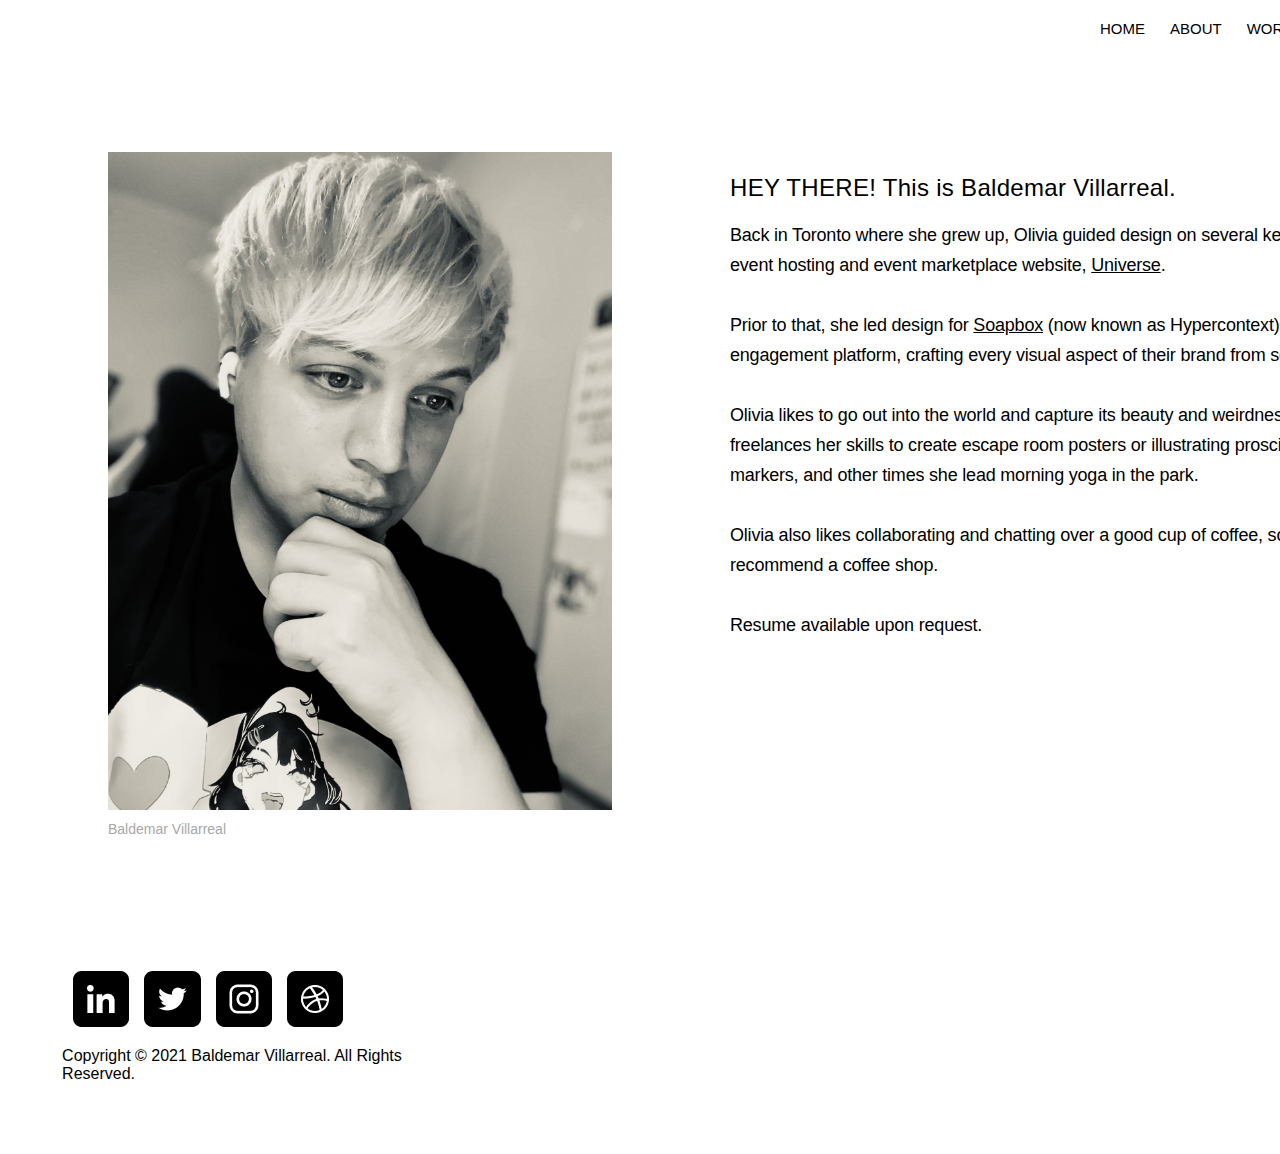
==== pages/About.html @ b5f92a83 "portfolio" ====
<!DOCTYPE html>
<html lang="en">
<head>
    <meta charset="UTF-8">
    <meta http-equiv="X-UA-Compatible" content="IE=edge">
    <meta name="viewport" content="width=device-width, initial-scale=1.0">
    <title>About</title>
    <link rel="stylesheet" href="index.css">
</head>

    <body>
        <header>
             <div >
                    <nav> 
                        <ul class="nav">
                            
                               <li>
                                   <a href="index.html">
                                 <p class="item">HOME</p>
                                  </a>
                                </li> 
                              <li>
                                  <a href="pages/About.html">
                                <p class="item">ABOUT</p>
                              </a>
                            </li>
                             <li> <a href="#">
                                   <p class="item">WORK</p>
                              </a> 
                            </li>
                             <li> <a href="#">
                                <p class="item">GET IN TOUCH</p>
                              </a>
                            </li>
                           
                            </ul>
                           
                     </nav>
                     <div>
                        
    
                 
                
    
            </div>

        </div>
    
         </header>
    
         <section>
             <div>
                <div class="row-17 w-row">
                    <div class="column-23 w-col w-col-6"><img src="images/me.png" sizes="(max-width: 767px) 70vw, 35vw" srcset="images/me.png 500w, images/me.png 800w, images/me.png" alt="" class="image-86" data-ix="fade-in-on-load" style="opacity: 1; transition: opacity 1500ms ease 0s;">
                      <div class="container-14 w-container">
                        <p class="photocaption">Baldemar Villarreal</p>
                      </div>
                    </div>
                    <div class="column-24 w-clearfix w-col w-col-6"> 
                      <div>

                      </div>
                        <h1 class="heading black">HEY THERE! This is Baldemar Villarreal.</h1>
                        <p class="paragraph-2">Back in Toronto where she grew up, Olivia guided design on several key features for the event hosting and event marketplace website, <a href="http://www.universe.com" target="_blank" class="link-18" data-ix="opacity-on-hover" style="opacity: 1; transform: translateX(0px) translateY(0px) translateZ(0px);">Universe</a>.<br><br>Prior to that, she led design for <a href="http://soapboxhq.com" target="_blank" class="link-16" data-ix="opacity-on-hover" style="opacity: 1; transform: translateX(0px) translateY(0px) translateZ(0px);">Soapbox</a> (now known as Hypercontext), an employee engagement platform, crafting every visual aspect of their brand from scratch.<br><br>Olivia likes to go out into the world and capture its beauty and weirdness. Sometimes she freelances her skills to create escape room posters or illustrating&nbsp;prosciutto&nbsp;pasta with markers, and other times she lead morning yoga in the park.&nbsp;<br><br>Olivia also likes collaborating and chatting over a good cup of coffee, so get in touch or recommend a coffee shop.<br><br>Resume available upon request.</p>
                        <div data-ix="opacity-on-hover" class="view-case-study-link resume w-clearfix" style="opacity: 1; transform: translateX(0px) translateY(0px) translateZ(0px);">
                          <div class="text-block-3"><a href="mailto:olivia.k.truong@gmail.com?subject=I%20want%20to%20get%20in%20touch" class="link-8">GET&nbsp;IN&nbsp;TOUCH</a></div><a href="mailto:olivia.k.truong@gmail.com?subject=Hi%20Olivia!" class="link-block-2 w-inline-block w-clearfix"><img src="https://uploads-ssl.webflow.com/59c5c3e797139c000117aa12/59c9b0dc487351000136b957_arrow_right_black.svg" alt="" class="image-9"></a>
                        </div><a href="https://oliviatruong.com/productdesignerstarterkit" target="_blank" class="link-block-13 w-inline-block">
                          
                        </a>
                        
                     
                    </div>

                      
                    </div>
                  </div>
                  
                  
        </div>
        </section> 
    
        <footer>
            <div class="bottom">
                <div>
                    <div class="socialmedia">
                       <div class="img"><img src="images/linkedin.png" alt="Linkedin"></div> 
                        <div class="img"> <img src="images/twitter.png" alt="Twitter"></div> 
                        <div class="img"><img src="images/instagram.png" alt="Instagram"></div> 
                        <div class="img"></div><img src="images/dribbble.png" alt="Dribble"></div> 
    
                        <div><h3 class="copyright">Copyright © 2021 Baldemar Villarreal. All Rights Reserved.</h3></div>
                     </div>
    
           </div>
            
           
        </footer>
    
    
    </body>

</html>
---- pages/index.css ----
* {
    margin: 0;
    padding: 0;
  }
  
  body {
    width: 100%;
    height: 100%;
    margin: 0;
    padding: 0;
    overflow-x: hidden;
    min-width: 1440px;
   }
  

/* Nav */

.nav
{
  
   background-color:  white;
   display: flex;
    list-style-type: none;
    padding-left: 75%;
  
  
}



a{
    text-decoration: none;
    
    
}
a :hover{
    color: #505050;
    font-size: 17px;
}

.item{
    position: relative;
    color:black;
    padding: 5px;
    margin-top: 15px;
    margin-left: 15px;
    font-family:  Helvetica, sans-serif;
    font-size: 15px;
}


  /* hero space */


  .herospace{
    position: absolute;
    width: 100%;
    height: 632px;
    display: flex;
    background-color: white;
    padding: 25px;
    z-index: 11;
}

.name{
    position: relative;
    margin-top: 2%;
    margin-left: 5%;
    display: flex;
    flex-direction: column;
    align-content: flex-end;
    height: -30px;
    text-decoration: none;
    text-align: left;
    font-size: 40px;
    font-family: Georgia, 'Times New Roman', Times, serif;

}
.me{
    position: absolute;
    width: auto;
    height: auto;
    background-color: white;
  margin-top: 30%;
    z-index: 11;
    background: no-repeat;
   
}





/* Main */
body {
    font-family: Times;
   
    /* This is just a helper in case the element has a transparent background or white colors. */
  }
  
  div.row-17.w-row {
    box-sizing: border-box;
    color: #fff;
    font-family: Lato,sans-serif;
    line-height: 22px;
    overflow: hidden;
  }
  
  div.row-17.w-row:before {
    content: " ";
    display: table;
    grid-column-end: 2;
    grid-column-start: 1;
    grid-row-end: 2;
    grid-row-start: 1;
  }
  
  div.row-17.w-row:after {
    clear: both;
    content: " ";
    display: table;
    grid-column-end: 2;
    grid-column-start: 1;
    grid-row-end: 2;
    grid-row-start: 1;
  }
  
  @media screen and (max-width: 767px) {
    .w-row, .w-container .w-row {
      margin-left: 0;
      margin-right: 0;
    }
  }
  
  div.column-23.w-col.w-col-6 {
    box-sizing: border-box;
    color: #fff;
    float: left;
    font-family: Lato,sans-serif;
    line-height: 22px;
    min-height: 1px;
    padding-left: 0;
    padding-right: 0;
    position: relative;
    width: 50%;
  }
  
  @media screen and (max-width: 767px) {
    div.column-23.w-col.w-col-6 {
      left: auto;
      right: auto;
      width: 100%;
    }
  }
  
  @media screen and (max-width: 479px) {
    div.column-23.w-col.w-col-6 {
      width: 100%;
    }
  }
  
  
  img.image-86 {
    border-width: 0;
    box-sizing: border-box;
    color: #fff;
    display: block;
    float: none;
    font-family: Lato,sans-serif;
    line-height: 22px;
    margin-left: auto;
    margin-right: auto;
    max-width: 70%;
    opacity: 1;
    padding-top: 110px;
    transition: opacity 1500ms ease 0s;
    vertical-align: middle;
  }
  
  @media screen and (max-width: 479px) {
    img.image-86 {
      position: relative;
      z-index: 0;
    }
  }
  
  
  div.container-14.w-container {
    box-sizing: border-box;
    clear: none;
    color: #fff;
    font-family: Lato,sans-serif;
    line-height: 22px;
    margin-left: auto;
    margin-right: auto;
    max-width: 70%;
  }
  
  div.container-14.w-container:before {
    content: " ";
    display: table;
    grid-column-end: 2;
    grid-column-start: 1;
    grid-row-end: 2;
    grid-row-start: 1;
  }
  
  div.container-14.w-container:after {
    clear: both;
    content: " ";
    display: table;
    grid-column-end: 2;
    grid-column-start: 1;
    grid-row-end: 2;
    grid-row-start: 1;
  }
  
  p.photocaption {
    box-sizing: border-box;
    clear: none;
    color: #a8a8a8;
    display: block;
    float: left;
    font-family: Karla,sans-serif;
    font-size: 14px;
    font-weight: 300;
    line-height: 22px;
    margin: 8px auto auto;
    padding-left: 0;
    position: static;
    text-align: left;
  }
  
  @media screen and (max-width: 479px) {
    p.photocaption {
      float: left;
    }
  }
  
  
  div.column-24.w-clearfix.w-col.w-col-6 {
    box-sizing: border-box;
    color: #fff;
    float: left;
    font-family: Lato,sans-serif;
    line-height: 22px;
    margin-top: 130px;
    min-height: 1px;
    padding-left: 10px;
    padding-right: 10px;
    position: relative;
    width: 50%;
    z-index: 60;
  }
  
  @media screen and (max-width: 767px) {
    div.column-24.w-clearfix.w-col.w-col-6 {
      left: auto;
      margin-top: -136px;
      overflow: visible;
      padding-bottom: 115px;
      right: auto;
      width: 100%;
    }
  }
  
  @media screen and (max-width: 479px) {
    div.column-24.w-clearfix.w-col.w-col-6 {
      margin-top: 0;
      padding-bottom: 0;
      padding-left: 0;
      padding-right: 0;
      width: 100%;
    }
  }
  
  
  div.column-24.w-clearfix.w-col.w-col-6:before {
    content: " ";
    display: table;
    grid-column-end: 2;
    grid-column-start: 1;
    grid-row-end: 2;
    grid-row-start: 1;
  }
  
  @media screen and (max-width: 767px) {
    div.column-24.w-clearfix.w-col.w-col-6 {
      left: auto;
      margin-top: -136px;
      overflow: visible;
      padding-bottom: 115px;
      right: auto;
      width: 100%;
    }
  }
  
  @media screen and (max-width: 479px) {
    div.column-24.w-clearfix.w-col.w-col-6 {
      margin-top: 0;
      padding-bottom: 0;
      padding-left: 0;
      padding-right: 0;
      width: 100%;
    }
  }
  
  
  div.column-24.w-clearfix.w-col.w-col-6:after {
    clear: both;
    content: " ";
    display: table;
    grid-column-end: 2;
    grid-column-start: 1;
    grid-row-end: 2;
    grid-row-start: 1;
  }
  
  @media screen and (max-width: 767px) {
    div.column-24.w-clearfix.w-col.w-col-6 {
      left: auto;
      margin-top: -136px;
      overflow: visible;
      padding-bottom: 115px;
      right: auto;
      width: 100%;
    }
  }
  
  @media screen and (max-width: 479px) {
    div.column-24.w-clearfix.w-col.w-col-6 {
      margin-top: 0;
      padding-bottom: 0;
      padding-left: 0;
      padding-right: 0;
      width: 100%;
    }
  }
  
  
  img.image-77.w-hidden-small.w-hidden-tiny {
    border-width: 0;
    box-sizing: border-box;
    color: #fff;
    display: inline-block;
    float: none;
    font-family: Lato,sans-serif;
    line-height: 22px;
    margin-left: 30px;
    margin-top: -280px;
    max-width: 100%;
    vertical-align: middle;
    width: 80%;
  }
  
  @media screen and (max-width: 991px) {
    img.image-77.w-hidden-small.w-hidden-tiny {
      overflow: visible;
    }
  }
  
  @media screen and (max-width: 767px) {
    img.image-77.w-hidden-small.w-hidden-tiny {
      display: none;
    }
  }
  
  @media screen and (max-width: 479px) {
    img.image-77.w-hidden-small.w-hidden-tiny {
      display: inherit;
    }
  }
  
  
  div.bio {
    bottom: 0;
    box-sizing: border-box;
    color: #fff;
    display: block;
    float: left;
    font-family: Lato,sans-serif;
    height: auto;
    left: 0;
    line-height: 22px;
    margin-left: 18px;
    margin-right: 64px;
    margin-top: 20px;
    opacity: 1;
    padding: 32px 30px;
    position: relative;
    right: 0;
    top: 0;
    transform: translateX(0) translateY(10px);
    transition: transform 1000ms ease 0s;
    width: auto;
    z-index: 1;
  }
  
  @media screen and (max-width: 479px) {
    div.bio {
      bottom: 179px;
      display: block;
      float: right;
      height: auto;
      left: 0;
      margin-left: auto;
      margin-right: auto;
      margin-top: 10px;
      overflow: visible;
      right: 0;
      top: -4px;
      width: auto;
      z-index: 100;
    }
  }
  
  @media screen and (max-width: 991px) {
    div.bio {
      left: -22px;
      margin-right: 29px;
      z-index: 1;
    }
  }
  
  @media screen and (max-width: 767px) {
    div.bio {
      left: auto;
      margin-right: 18px;
      right: auto;
      top: 132px;
    }
  }
  
  
  h1.heading.black {
    box-sizing: border-box;
    color: #000;
    font-family: gt-sectra-fine,sans-serif;
    font-size: 24px;
    font-weight: 300;
    letter-spacing: .3px;
    line-height: 32px;
    margin: 0 0 16px;
    text-transform: none;
  }
  
  a.link-26 {
    background-color: transparent;
    box-sizing: border-box;
    color: #000;
    cursor: pointer;
    font-family: gt-sectra-fine,sans-serif;
    font-size: 24px;
    font-weight: 300;
    letter-spacing: .3px;
    line-height: 32px;
    opacity: 1;
    text-decoration: underline;
    transform: translate(0,0);
    transform: translateX(0) translateY(0) translateZ(0);
  }
  
  a.link-26:active {
    outline: 0;
  }
  
  a.link-26:hover {
    outline: 0;
  }
  
  p.paragraph-2 {
    box-sizing: border-box;
    color: #000;
    display: block;
    font-family: Karla,sans-serif;
    font-size: 18px;
    font-weight: 400;
    letter-spacing: -.2px;
    line-height: 30px;
    margin: 0 auto 32px;
    padding-left: 0;
    padding-right: 0;
    text-align: left;
  }
  
  @media screen and (max-width: 991px) {
    p.paragraph-2 {
      margin-left: 0;
      margin-right: 0;
    }
  }
  
  @media screen and (max-width: 767px) {
    p.paragraph-2 {
      margin-left: 0;
      margin-right: 0;
    }
  }
  
  @media screen and (max-width: 479px) {
    p.paragraph-2 {
      margin-left: 0;
      margin-right: 0;
    }
  }
  
  
  a.link-18 {
    background-color: transparent;
    box-sizing: border-box;
    color: #000;
    cursor: pointer;
    font-family: Karla,sans-serif;
    font-size: 18px;
    letter-spacing: -.2px;
    line-height: 30px;
    opacity: 1;
    text-align: left;
    text-decoration: underline;
    transform: translate(0,0);
    transform: translateX(0) translateY(0) translateZ(0);
  }
  
  a.link-18:active {
    outline: 0;
  }
  
  a.link-18:hover {
    outline: 0;
  }
  
  div.row-17.w-row br {
    box-sizing: border-box;
    color: #000;
    font-family: Karla,sans-serif;
    font-size: 18px;
    letter-spacing: -.2px;
    line-height: 30px;
    text-align: left;
  }
  
  a.link-16 {
    background-color: transparent;
    box-sizing: border-box;
    color: #000;
    cursor: pointer;
    font-family: Karla,sans-serif;
    font-size: 18px;
    letter-spacing: -.2px;
    line-height: 30px;
    opacity: 1;
    text-align: left;
    text-decoration: underline;
    transform: translate(0,0);
    transform: translateX(0) translateY(0) translateZ(0);
  }
  
  a.link-16:active {
    outline: 0;
  }
  
  a.link-16:hover {
    outline: 0;
  }
  
  div.view-case-study-link.resume.w-clearfix {
    box-sizing: border-box;
    color: #fff;
    display: none;
    float: none;
    font-family: gt-sectra-fine,sans-serif;
    font-size: 24px;
    line-height: 22px;
    margin-bottom: 6px;
    margin-top: 0;
    opacity: 1;
    overflow: visible;
    padding-bottom: 0;
    position: relative;
    text-decoration: none;
    top: 0;
    transform: translate(0,0);
    transform: translateX(0) translateY(0) translateZ(0);
  }
  
  @media screen and (max-width: 479px) {
    div.view-case-study-link.resume.w-clearfix {
      line-height: 28px;
    }
  }
  
  
  div.view-case-study-link.resume.w-clearfix:before {
    content: " ";
    display: table;
    grid-column-end: 2;
    grid-column-start: 1;
    grid-row-end: 2;
    grid-row-start: 1;
  }
  
  @media screen and (max-width: 479px) {
    div.view-case-study-link.resume.w-clearfix {
      line-height: 28px;
    }
  }
  
  
  div.view-case-study-link.resume.w-clearfix:after {
    clear: both;
    content: " ";
    display: table;
    grid-column-end: 2;
    grid-column-start: 1;
    grid-row-end: 2;
    grid-row-start: 1;
  }
  
  @media screen and (max-width: 479px) {
    div.view-case-study-link.resume.w-clearfix {
      line-height: 28px;
    }
  }
  
  
  div.text-block-3 {
    box-sizing: border-box;
    color: #000;
    float: left;
    font-family: Karla,sans-serif;
    font-size: 16px;
    letter-spacing: 1.25px;
    line-height: 22px;
  }
  
  a.link-8 {
    background-color: transparent;
    box-sizing: border-box;
    color: #000;
    cursor: pointer;
    font-family: Karla,sans-serif;
    letter-spacing: 1.25px;
    line-height: 22px;
    text-decoration: none;
  }
  
  a.link-8:active {
    outline: 0;
  }
  
  a.link-8:hover {
    outline: 0;
  }
  
  a.link-block-2.w-inline-block.w-clearfix {
    background-color: transparent;
    box-sizing: border-box;
    color: #000;
    cursor: pointer;
    display: inline-block;
    float: none;
    font-family: gt-sectra-fine,sans-serif;
    font-size: 24px;
    line-height: 22px;
    max-width: 100%;
    text-decoration: underline;
  }
  
  a.link-block-2.w-inline-block.w-clearfix:active {
    outline: 0;
  }
  
  a.link-block-2.w-inline-block.w-clearfix:hover {
    outline: 0;
  }
  
  a.link-block-2.w-inline-block.w-clearfix:before {
    content: " ";
    display: table;
    grid-column-end: 2;
    grid-column-start: 1;
    grid-row-end: 2;
    grid-row-start: 1;
  }
  
  a.link-block-2.w-inline-block.w-clearfix:after {
    clear: both;
    content: " ";
    display: table;
    grid-column-end: 2;
    grid-column-start: 1;
    grid-row-end: 2;
    grid-row-start: 1;
  }
  
  img.image-9 {
    border-width: 0;
    box-sizing: border-box;
    color: #000;
    cursor: pointer;
    display: block;
    float: right;
    font-family: gt-sectra-fine,sans-serif;
    font-size: 24px;
    height: 20px;
    line-height: 22px;
    margin-left: 12px;
    margin-top: 0;
    max-width: 100%;
    padding-left: 0;
    padding-top: 0;
    vertical-align: middle;
  }
  
  a.link-block-13.w-inline-block {
    background-color: transparent;
    box-sizing: border-box;
    color: #000;
    cursor: pointer;
    display: inline-block;
    font-family: Lato,sans-serif;
    line-height: 22px;
    margin-left: auto;
    margin-right: auto;
    max-width: 100%;
    padding-top: 0;
    text-decoration: none;
  }
  
  a.link-block-13.w-inline-block:active {
    outline: 0;
  }
  
  a.link-block-13.w-inline-block:hover {
    outline: 0;
  }
  
  p.paragraph-2.bonus {
    background-color: rgba(231,231,231,.8);
    border-radius: 6px;
    box-sizing: border-box;
    color: #000;
    cursor: pointer;
    display: inline-block;
    font-family: Karla,sans-serif;
    font-size: 18px;
    font-weight: 400;
    letter-spacing: -.2px;
    line-height: 30px;
    margin: 0 auto 24px;
    max-width: 800px;
    opacity: 1;
    padding: 16px;
    text-align: left;
    text-decoration: none;
    transform: translate(0,0);
    transform: translateX(0) translateY(0) translateZ(0);
  }
  
  @media screen and (max-width: 991px) {
    p.paragraph-2.bonus {
      margin-left: 0;
      margin-right: 0;
    }
  }
  
  @media screen and (max-width: 767px) {
    p.paragraph-2.bonus {
      margin-left: 0;
      margin-right: 0;
    }
  }
  
  @media screen and (max-width: 479px) {
    p.paragraph-2.bonus {
      margin-left: 0;
      margin-right: 0;
    }
  }
  
  
  div.row-17.w-row strong {
    box-sizing: border-box;
    color: #000;
    cursor: pointer;
    font-family: Karla,sans-serif;
    font-size: 18px;
    font-weight: 700;
    letter-spacing: -.2px;
    line-height: 30px;
    text-align: left;
  }

/* footer */
    

.bottom{
 
  position: absolute;
  width: 100%;
  height: 200px;
  display: flex;
  background-color:white;
  padding: 25px 25px 25px 25px;
  margin-top: 5%;
  z-index: 11;
 

}

.socialmedia{
  display: flex;
  flex-direction: row;
 padding-left: 8%;
 padding-top: 10%;
 margin: auto;
}
.img{
  padding-left: 15px;
  height: 50px;
  width: auto;
}
.copyright{
  padding-top: 20px;
  padding-left: 8.9%;
  padding-bottom: 5%;
  font-family: Helvetica, sans-serif;
  font-weight: 100;
  font-size: 16px;
}
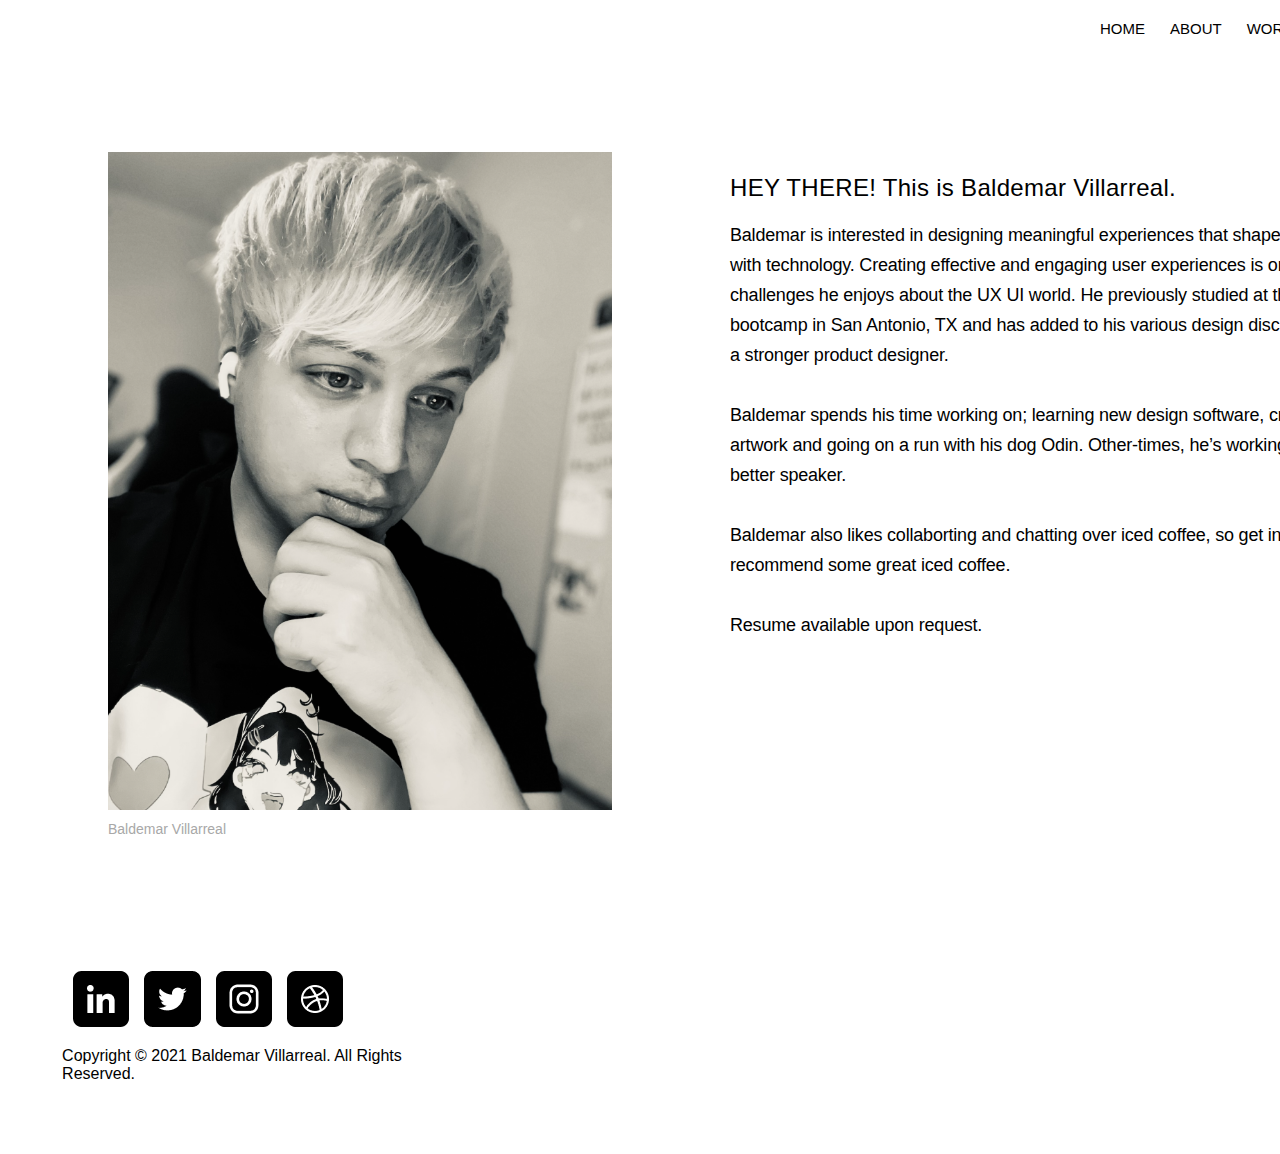
==== commit 3676c81c: "portfolio" ====
--- a/pages/About.html
+++ b/pages/About.html
@@ -61,12 +61,13 @@
 
                       </div>
                         <h1 class="heading black">HEY THERE! This is Baldemar Villarreal.</h1>
-                        <p class="paragraph-2">Back in Toronto where she grew up, Olivia guided design on several key features for the event hosting and event marketplace website, <a href="http://www.universe.com" target="_blank" class="link-18" data-ix="opacity-on-hover" style="opacity: 1; transform: translateX(0px) translateY(0px) translateZ(0px);">Universe</a>.<br><br>Prior to that, she led design for <a href="http://soapboxhq.com" target="_blank" class="link-16" data-ix="opacity-on-hover" style="opacity: 1; transform: translateX(0px) translateY(0px) translateZ(0px);">Soapbox</a> (now known as Hypercontext), an employee engagement platform, crafting every visual aspect of their brand from scratch.<br><br>Olivia likes to go out into the world and capture its beauty and weirdness. Sometimes she freelances her skills to create escape room posters or illustrating&nbsp;prosciutto&nbsp;pasta with markers, and other times she lead morning yoga in the park.&nbsp;<br><br>Olivia also likes collaborating and chatting over a good cup of coffee, so get in touch or recommend a coffee shop.<br><br>Resume available upon request.</p>
-                        <div data-ix="opacity-on-hover" class="view-case-study-link resume w-clearfix" style="opacity: 1; transform: translateX(0px) translateY(0px) translateZ(0px);">
-                          <div class="text-block-3"><a href="mailto:olivia.k.truong@gmail.com?subject=I%20want%20to%20get%20in%20touch" class="link-8">GET&nbsp;IN&nbsp;TOUCH</a></div><a href="mailto:olivia.k.truong@gmail.com?subject=Hi%20Olivia!" class="link-block-2 w-inline-block w-clearfix"><img src="https://uploads-ssl.webflow.com/59c5c3e797139c000117aa12/59c9b0dc487351000136b957_arrow_right_black.svg" alt="" class="image-9"></a>
-                        </div><a href="https://oliviatruong.com/productdesignerstarterkit" target="_blank" class="link-block-13 w-inline-block">
+                        <p class="paragraph-2">Baldemar is interested in designing meaningful experiences that shape how we interact with technology. Creating effective and engaging user experiences is one of many challenges he enjoys about the UX UI world. He previously studied at the UX UI design bootcamp in San Antonio, TX and has added to his various design disciplines to become a stronger product designer.  
+                          <br><br>Baldemar spends his time working on; learning new design software, creating digital artwork and going on a run with his dog Odin. Other-times, he’s working on becoming a better speaker.  
+                          <br><br>Baldemar also likes collaborting and chatting over iced coffee, so get in touch or recommend some great iced coffee.
+                           <br><br>Resume available upon request.</p>
+                       
                           
-                        </a>
+                        
                         
                      
                     </div>
@@ -76,7 +77,7 @@
                   </div>
                   
                   
-        </div>
+        
         </section> 
     
         <footer>
--- a/pages/index.css
+++ b/pages/index.css
@@ -174,7 +174,7 @@
     opacity: 1;
     padding-top: 110px;
     transition: opacity 1500ms ease 0s;
-    vertical-align: middle;
+   
   }
   
   @media screen and (max-width: 479px) {
@@ -709,7 +709,6 @@
     max-width: 100%;
     padding-left: 0;
     padding-top: 0;
-    vertical-align: middle;
   }
   
   a.link-block-13.w-inline-block {
